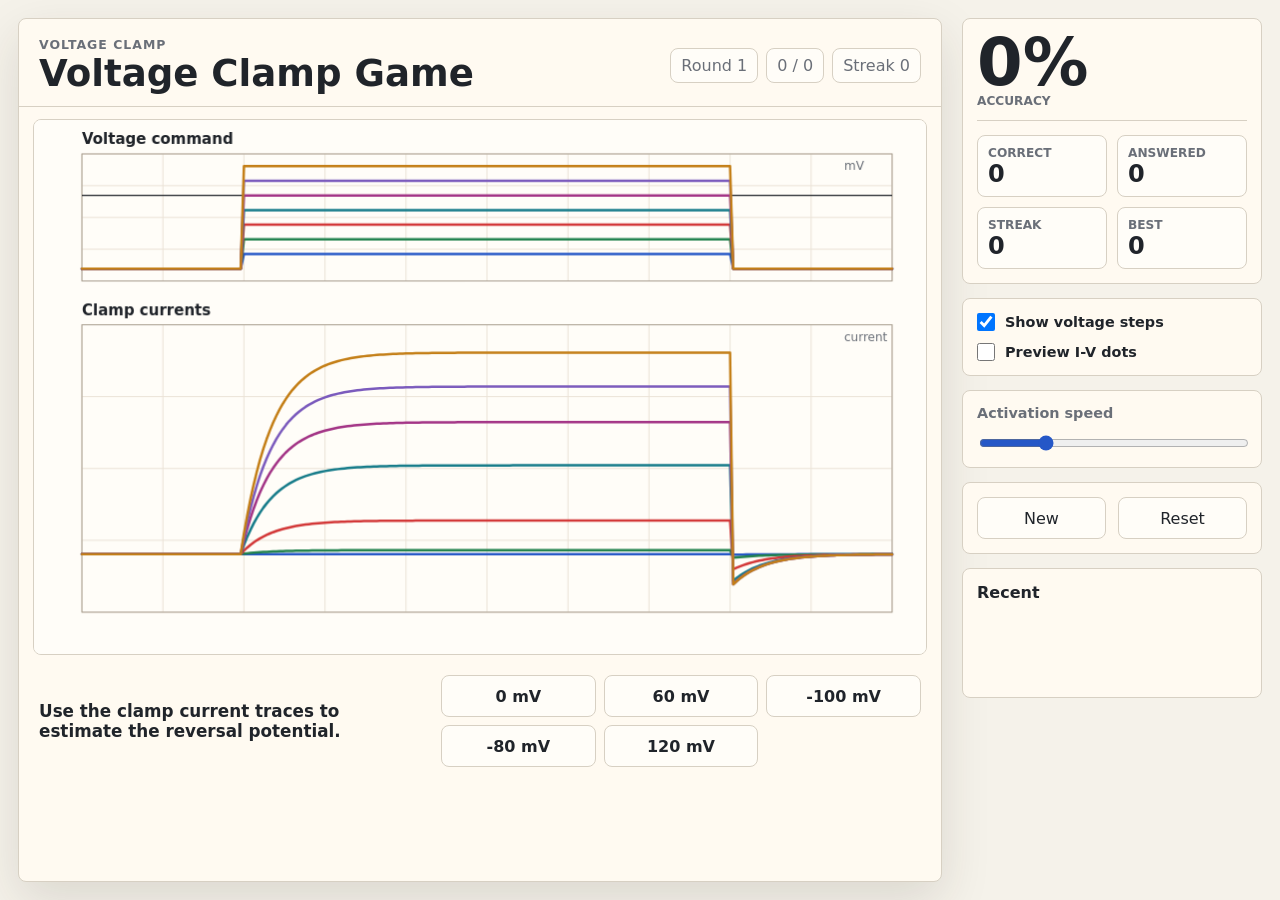
==== index.html @ 68bd95a3 "Add browser voltage-clamp game" ====
<!doctype html>
<html lang="en">
<head>
  <meta charset="utf-8">
  <meta name="viewport" content="width=device-width, initial-scale=1">
  <meta name="theme-color" content="#f5f2ea">
  <meta name="apple-mobile-web-app-capable" content="yes">
  <meta name="apple-mobile-web-app-title" content="Clamp Game">
  <meta name="apple-mobile-web-app-status-bar-style" content="default">
  <title>Voltage Clamp Game</title>
  <link rel="stylesheet" href="styles.css">
</head>
<body>
  <main class="app-shell">
    <section class="play-area" aria-labelledby="game-title">
      <div class="top-bar">
        <div>
          <p class="eyebrow">Voltage clamp</p>
          <h1 id="game-title">Voltage Clamp Game</h1>
        </div>
        <div class="score-strip" aria-label="Score">
          <span id="roundLabel">Round 1</span>
          <span id="scoreLabel">0 / 0</span>
          <span id="streakLabel">Streak 0</span>
        </div>
      </div>

      <div class="canvas-wrap">
        <canvas id="gameCanvas" width="1200" height="820" aria-label="Voltage clamp traces"></canvas>
      </div>

      <div class="question-row">
        <p id="promptText">Use the clamp current traces to estimate the reversal potential.</p>
        <div class="answer-grid" id="answerGrid" aria-label="Answer choices"></div>
      </div>

      <section class="reveal-panel" id="revealPanel" aria-live="polite" hidden>
        <div class="verdict-burst" id="verdictBurst">
          <p class="result-label" id="resultLabel">Result</p>
          <p class="result-text" id="resultText"></p>
          <p class="result-detail" id="resultDetail"></p>
        </div>
        <button class="primary-button" id="nextButton" type="button">Next Round</button>
      </section>
    </section>

    <aside class="side-panel" aria-label="Game controls">
      <section class="score-card" aria-label="Running score">
        <div class="score-main">
          <span id="scorePercent">0%</span>
          <span>accuracy</span>
        </div>
        <div class="score-grid">
          <p><span>Correct</span><strong id="correctCount">0</strong></p>
          <p><span>Answered</span><strong id="attemptCount">0</strong></p>
          <p><span>Streak</span><strong id="currentStreak">0</strong></p>
          <p><span>Best</span><strong id="bestStreak">0</strong></p>
        </div>
      </section>

      <div class="control-group">
        <label class="switch-row">
          <input id="showProtocolCheckbox" type="checkbox" checked>
          <span>Show voltage steps</span>
        </label>
        <label class="switch-row">
          <input id="showIvCheckbox" type="checkbox">
          <span>Preview I-V dots</span>
        </label>
      </div>

      <div class="control-group">
        <label for="speedSlider">Activation speed</label>
        <input id="speedSlider" type="range" min="8" max="60" value="20">
      </div>

      <div class="control-group compact-buttons">
        <button id="newRoundButton" type="button">New</button>
        <button id="resetButton" type="button">Reset</button>
      </div>

      <section class="answer-key" id="answerKey" hidden>
        <div class="legend">
          <span><i class="swatch red"></i>I<sub>mem</sub></span>
          <span><i class="swatch blue"></i>m<sub>inf</sub></span>
          <span><i class="swatch green"></i>V - E<sub>rev</sub></span>
        </div>
        <dl>
          <div><dt>E<sub>rev</sub></dt><dd id="erevText"></dd></div>
          <div><dt>Gate</dt><dd id="gateText"></dd></div>
          <div><dt>Tau</dt><dd id="tauText"></dd></div>
        </dl>
      </section>

      <section class="history" aria-label="Recent rounds">
        <h2>Recent</h2>
        <ol id="historyList"></ol>
      </section>
    </aside>
  </main>

  <script src="app.js"></script>
</body>
</html>
---- styles.css ----
:root {
  color-scheme: light;
  --paper: #f5f2ea;
  --ink: #20242a;
  --muted: #6a6f78;
  --line: #d7d0c3;
  --panel: #fffaf1;
  --blue: #2557c7;
  --green: #23834f;
  --red: #d33838;
  --cyan: #167c8a;
  --magenta: #a33486;
  --amber: #94651d;
  --grid: #ebe3d7;
  --shadow: 0 18px 50px rgba(48, 42, 32, 0.13);
  font-family: Inter, ui-sans-serif, system-ui, -apple-system, BlinkMacSystemFont, "Segoe UI", sans-serif;
}

* {
  box-sizing: border-box;
}

body {
  margin: 0;
  min-height: 100vh;
  color: var(--ink);
  background: var(--paper);
}

button,
input {
  font: inherit;
}

button {
  min-height: 42px;
  border: 1px solid var(--line);
  border-radius: 8px;
  color: var(--ink);
  background: #fffdf8;
  cursor: pointer;
}

button:hover {
  border-color: #b9ad9e;
}

button:focus-visible,
input:focus-visible {
  outline: 3px solid rgba(37, 87, 199, 0.24);
  outline-offset: 2px;
}

.app-shell {
  display: grid;
  grid-template-columns: minmax(0, 1fr) 300px;
  gap: 20px;
  min-height: 100vh;
  padding: 18px;
}

.play-area {
  display: flex;
  flex-direction: column;
  min-width: 0;
  border: 1px solid var(--line);
  border-radius: 8px;
  background: var(--panel);
  box-shadow: var(--shadow);
  overflow: hidden;
}

.top-bar {
  display: flex;
  align-items: center;
  justify-content: space-between;
  gap: 18px;
  padding: 18px 20px 12px;
  border-bottom: 1px solid var(--line);
}

.eyebrow {
  margin: 0 0 3px;
  color: var(--muted);
  font-size: 0.78rem;
  font-weight: 700;
  letter-spacing: 0.08em;
  text-transform: uppercase;
}

h1 {
  margin: 0;
  font-size: clamp(1.55rem, 2.9vw, 2.65rem);
  line-height: 1.05;
}

.score-strip {
  display: flex;
  gap: 8px;
  align-items: center;
  color: var(--muted);
  white-space: nowrap;
}

.score-strip span {
  padding: 7px 10px;
  border: 1px solid var(--line);
  border-radius: 8px;
  background: #fffdf8;
}

.canvas-wrap {
  min-height: 0;
  padding: 12px 14px 6px;
}

canvas {
  display: block;
  width: 100%;
  aspect-ratio: 5 / 3;
  max-height: calc(100vh - 230px);
  border: 1px solid var(--line);
  border-radius: 8px;
  background: #fffdf8;
}

.question-row {
  display: grid;
  grid-template-columns: minmax(220px, 1fr) minmax(260px, 480px);
  gap: 16px;
  align-items: center;
  padding: 14px 20px 18px;
}

.question-row p {
  margin: 0;
  font-size: 1.05rem;
  font-weight: 700;
}

.answer-grid {
  display: grid;
  grid-template-columns: repeat(3, minmax(0, 1fr));
  gap: 8px;
}

.answer-button {
  font-weight: 800;
}

.answer-button.correct {
  border-color: rgba(35, 131, 79, 0.65);
  background: rgba(35, 131, 79, 0.13);
}

.answer-button.incorrect {
  border-color: rgba(211, 56, 56, 0.65);
  background: rgba(211, 56, 56, 0.12);
}

.reveal-panel {
  display: flex;
  align-items: center;
  justify-content: space-between;
  gap: 18px;
  padding: 18px 20px;
  border-top: 1px solid var(--line);
  background: #f1e9dc;
}

.reveal-panel.is-correct {
  background: linear-gradient(90deg, rgba(35, 131, 79, 0.18), #f1e9dc 70%);
}

.reveal-panel.is-incorrect {
  background: linear-gradient(90deg, rgba(211, 56, 56, 0.14), #f1e9dc 70%);
}

.result-label {
  margin: 0 0 4px;
  color: var(--muted);
  font-size: 0.78rem;
  font-weight: 800;
  text-transform: uppercase;
}

.result-text {
  margin: 0;
  font-size: clamp(2rem, 5vw, 4.2rem);
  font-weight: 900;
  line-height: 0.95;
}

.result-detail {
  margin: 8px 0 0;
  color: var(--muted);
  font-size: 1rem;
  font-weight: 750;
}

.primary-button {
  min-width: 132px;
  border-color: #242831;
  color: #fff;
  background: #242831;
  font-weight: 800;
}

.side-panel {
  display: flex;
  flex-direction: column;
  gap: 14px;
  min-width: 0;
}

.score-card,
.control-group,
.answer-key,
.history {
  border: 1px solid var(--line);
  border-radius: 8px;
  background: var(--panel);
  padding: 14px;
}

.score-main {
  display: grid;
  gap: 2px;
  padding-bottom: 12px;
  border-bottom: 1px solid var(--line);
}

.score-main span:first-child {
  font-size: clamp(2.4rem, 8vw, 4.1rem);
  font-weight: 900;
  line-height: 0.9;
}

.score-main span:last-child,
.score-grid span {
  color: var(--muted);
  font-size: 0.76rem;
  font-weight: 800;
  text-transform: uppercase;
}

.score-grid {
  display: grid;
  grid-template-columns: 1fr 1fr;
  gap: 10px;
  margin-top: 14px;
}

.score-grid p {
  display: grid;
  gap: 2px;
  margin: 0;
  padding: 10px;
  border: 1px solid var(--line);
  border-radius: 8px;
  background: #fffdf8;
}

.score-grid strong {
  font-size: 1.5rem;
  line-height: 1;
}

.control-group {
  display: grid;
  gap: 12px;
}

.control-group label {
  color: var(--muted);
  font-size: 0.9rem;
  font-weight: 750;
}

.switch-row {
  display: grid;
  grid-template-columns: 18px 1fr;
  gap: 10px;
  align-items: center;
  color: var(--ink) !important;
}

.switch-row input {
  width: 18px;
  height: 18px;
  margin: 0;
}

input[type="range"] {
  width: 100%;
  accent-color: var(--blue);
}

.compact-buttons {
  grid-template-columns: 1fr 1fr;
}

.legend {
  display: flex;
  flex-wrap: wrap;
  gap: 12px;
  margin-bottom: 12px;
  color: var(--muted);
  font-size: 0.88rem;
  font-weight: 750;
}

.swatch {
  display: inline-block;
  width: 18px;
  height: 4px;
  margin-right: 6px;
  vertical-align: middle;
  border-radius: 2px;
}

.swatch.red {
  background: var(--red);
}

.swatch.blue {
  background: var(--blue);
}

.swatch.green {
  background: var(--green);
}

dl {
  display: grid;
  gap: 8px;
  margin: 0;
}

dl div {
  display: grid;
  grid-template-columns: 70px 1fr;
  gap: 8px;
}

dt {
  color: var(--muted);
  font-weight: 800;
}

dd {
  margin: 0;
  font-weight: 700;
}

.history {
  min-height: 130px;
}

.history h2 {
  margin: 0 0 10px;
  font-size: 1rem;
}

.history ol {
  display: grid;
  gap: 8px;
  margin: 0;
  padding-left: 22px;
  color: var(--muted);
}

.history li.correct {
  color: var(--green);
}

.history li.incorrect {
  color: var(--amber);
}

[hidden] {
  display: none !important;
}

@media (max-width: 900px) {
  .app-shell {
    grid-template-columns: 1fr;
    padding: 10px;
  }

  .side-panel {
    display: grid;
    grid-template-columns: repeat(2, minmax(0, 1fr));
  }

  .score-card,
  .answer-key,
  .history {
    grid-column: 1 / -1;
  }
}

@media (max-width: 660px) {
  .top-bar,
  .reveal-panel {
    align-items: stretch;
    flex-direction: column;
  }

  .question-row {
    grid-template-columns: 1fr;
  }

  .answer-grid {
    grid-template-columns: repeat(2, minmax(0, 1fr));
  }

  .score-strip {
    justify-content: space-between;
  }

  .side-panel {
    grid-template-columns: 1fr;
  }

  canvas {
    aspect-ratio: 4 / 3;
    max-height: none;
  }
}
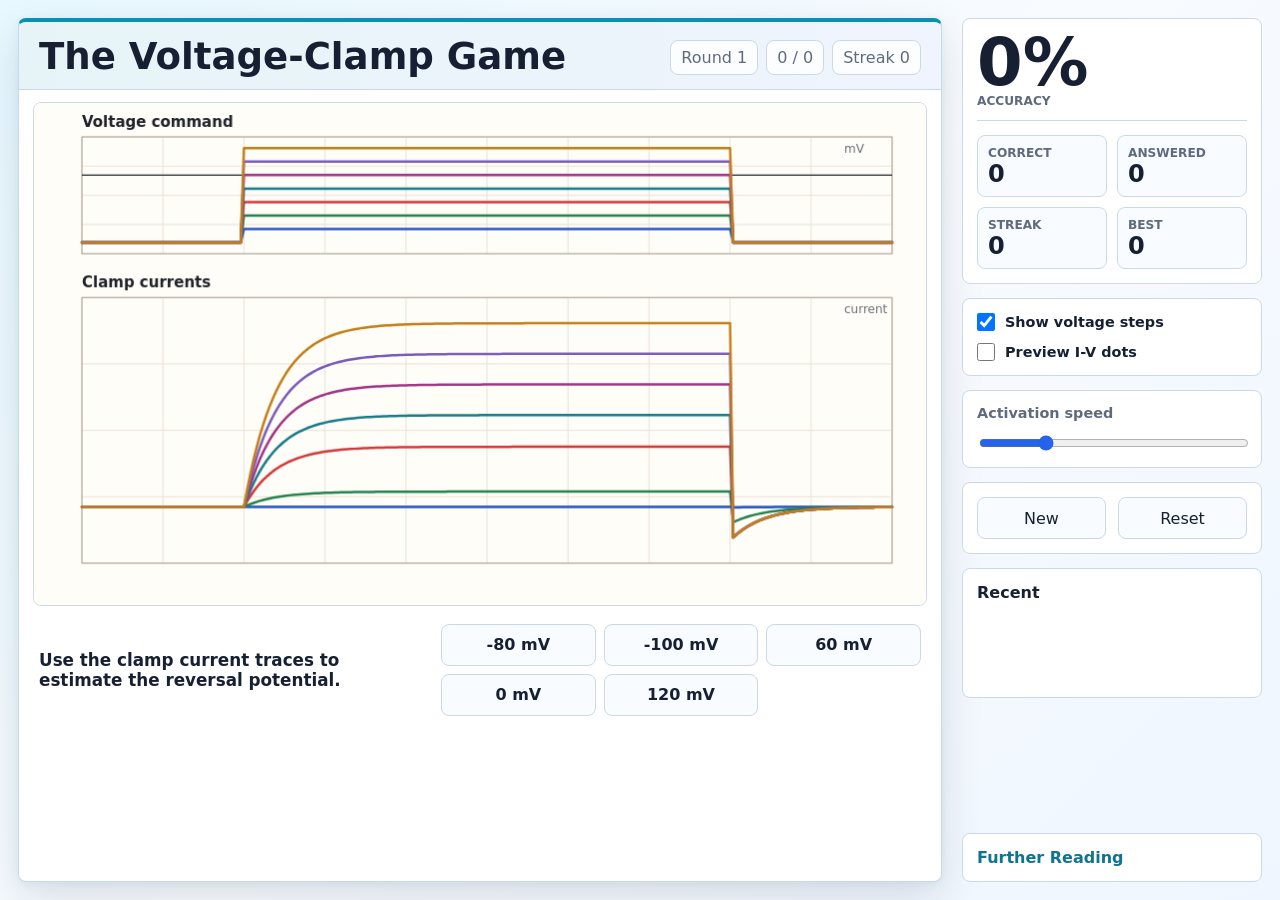
==== commit d2bc0be2: "Improve game polish and add further reading" ====
--- a/index.html
+++ b/index.html
@@ -5,18 +5,17 @@
   <meta name="viewport" content="width=device-width, initial-scale=1">
   <meta name="theme-color" content="#f5f2ea">
   <meta name="apple-mobile-web-app-capable" content="yes">
-  <meta name="apple-mobile-web-app-title" content="Clamp Game">
+  <meta name="apple-mobile-web-app-title" content="The Voltage-Clamp Game">
   <meta name="apple-mobile-web-app-status-bar-style" content="default">
-  <title>Voltage Clamp Game</title>
-  <link rel="stylesheet" href="styles.css">
+  <title>The Voltage-Clamp Game</title>
+  <link rel="stylesheet" href="styles.css?v=2026-06-20-reading">
 </head>
 <body>
   <main class="app-shell">
     <section class="play-area" aria-labelledby="game-title">
       <div class="top-bar">
         <div>
-          <p class="eyebrow">Voltage clamp</p>
-          <h1 id="game-title">Voltage Clamp Game</h1>
+          <h1 id="game-title">The Voltage-Clamp Game</h1>
         </div>
         <div class="score-strip" aria-label="Score">
           <span id="roundLabel">Round 1</span>
@@ -96,9 +95,13 @@
         <h2>Recent</h2>
         <ol id="historyList"></ol>
       </section>
+
+      <nav class="reading-nav" aria-label="Further reading">
+        <a href="further-reading.html">Further Reading</a>
+      </nav>
     </aside>
   </main>
 
-  <script src="app.js"></script>
+  <script src="app.js?v=2026-06-20"></script>
 </body>
 </html>
--- a/styles.css
+++ b/styles.css
@@ -1,18 +1,20 @@
 :root {
   color-scheme: light;
-  --paper: #f5f2ea;
-  --ink: #20242a;
-  --muted: #6a6f78;
-  --line: #d7d0c3;
-  --panel: #fffaf1;
-  --blue: #2557c7;
-  --green: #23834f;
-  --red: #d33838;
-  --cyan: #167c8a;
-  --magenta: #a33486;
-  --amber: #94651d;
-  --grid: #ebe3d7;
-  --shadow: 0 18px 50px rgba(48, 42, 32, 0.13);
+  --paper: #eef6fb;
+  --ink: #172033;
+  --muted: #5f6b7d;
+  --line: #cbd8e6;
+  --panel: #ffffff;
+  --button: #f8fbff;
+  --button-hover: #edf6ff;
+  --blue: #2563eb;
+  --green: #07936b;
+  --red: #dc3d4a;
+  --cyan: #0891b2;
+  --magenta: #b13a8f;
+  --amber: #b45f06;
+  --grid: #e2eaf3;
+  --shadow: 0 18px 45px rgba(15, 23, 42, 0.12), 0 2px 10px rgba(8, 145, 178, 0.08);
   font-family: Inter, ui-sans-serif, system-ui, -apple-system, BlinkMacSystemFont, "Segoe UI", sans-serif;
 }
 
@@ -24,7 +26,8 @@
   margin: 0;
   min-height: 100vh;
   color: var(--ink);
-  background: var(--paper);
+  background:
+    linear-gradient(135deg, #e7f8ff 0%, #f8fbff 50%, #eff6ff 100%);
 }
 
 button,
@@ -37,12 +40,21 @@
   border: 1px solid var(--line);
   border-radius: 8px;
   color: var(--ink);
-  background: #fffdf8;
+  background: var(--button);
   cursor: pointer;
-}
-
-button:hover {
-  border-color: #b9ad9e;
+  transition: background 160ms ease, border-color 160ms ease, box-shadow 160ms ease, transform 160ms ease;
+}
+
+button:not(:disabled):hover {
+  border-color: #8ccde0;
+  background: var(--button-hover);
+  box-shadow: 0 5px 14px rgba(8, 145, 178, 0.13);
+  transform: translateY(-1px);
+}
+
+button:disabled {
+  cursor: default;
+  opacity: 0.88;
 }
 
 button:focus-visible,
@@ -64,6 +76,7 @@
   flex-direction: column;
   min-width: 0;
   border: 1px solid var(--line);
+  border-top: 4px solid var(--cyan);
   border-radius: 8px;
   background: var(--panel);
   box-shadow: var(--shadow);
@@ -75,8 +88,9 @@
   align-items: center;
   justify-content: space-between;
   gap: 18px;
-  padding: 18px 20px 12px;
+  padding: 16px 20px 12px;
   border-bottom: 1px solid var(--line);
+  background: linear-gradient(90deg, rgba(8, 145, 178, 0.10), rgba(37, 99, 235, 0.07));
 }
 
 .eyebrow {
@@ -96,6 +110,7 @@
 
 .score-strip {
   display: flex;
+  flex-wrap: wrap;
   gap: 8px;
   align-items: center;
   color: var(--muted);
@@ -106,7 +121,7 @@
   padding: 7px 10px;
   border: 1px solid var(--line);
   border-radius: 8px;
-  background: #fffdf8;
+  background: rgba(255, 255, 255, 0.82);
 }
 
 .canvas-wrap {
@@ -118,10 +133,10 @@
   display: block;
   width: 100%;
   aspect-ratio: 5 / 3;
-  max-height: calc(100vh - 230px);
-  border: 1px solid var(--line);
-  border-radius: 8px;
-  background: #fffdf8;
+  max-height: min(56vh, calc(100vh - 265px));
+  border: 1px solid var(--line);
+  border-radius: 8px;
+  background: #ffffff;
 }
 
 .question-row {
@@ -129,7 +144,7 @@
   grid-template-columns: minmax(220px, 1fr) minmax(260px, 480px);
   gap: 16px;
   align-items: center;
-  padding: 14px 20px 18px;
+  padding: 12px 20px 14px;
 }
 
 .question-row p {
@@ -150,12 +165,16 @@
 
 .answer-button.correct {
   border-color: rgba(35, 131, 79, 0.65);
-  background: rgba(35, 131, 79, 0.13);
+  color: #075b43;
+  background: rgba(7, 147, 107, 0.14);
+  box-shadow: inset 0 -3px 0 rgba(7, 147, 107, 0.24);
 }
 
 .answer-button.incorrect {
   border-color: rgba(211, 56, 56, 0.65);
-  background: rgba(211, 56, 56, 0.12);
+  color: #8f1722;
+  background: rgba(220, 61, 74, 0.13);
+  box-shadow: inset 0 -3px 0 rgba(220, 61, 74, 0.20);
 }
 
 .reveal-panel {
@@ -165,15 +184,28 @@
   gap: 18px;
   padding: 18px 20px;
   border-top: 1px solid var(--line);
-  background: #f1e9dc;
+  background: #f6fbff;
 }
 
 .reveal-panel.is-correct {
-  background: linear-gradient(90deg, rgba(35, 131, 79, 0.18), #f1e9dc 70%);
+  background: linear-gradient(90deg, rgba(7, 147, 107, 0.18), #f6fbff 72%);
 }
 
 .reveal-panel.is-incorrect {
-  background: linear-gradient(90deg, rgba(211, 56, 56, 0.14), #f1e9dc 70%);
+  background: linear-gradient(90deg, rgba(220, 61, 74, 0.14), #f6fbff 72%);
+}
+
+.verdict-burst {
+  min-width: 0;
+  animation: verdict-pop 360ms ease-out;
+}
+
+.verdict-burst.is-correct .result-text {
+  color: var(--green);
+}
+
+.verdict-burst.is-incorrect .result-text {
+  color: var(--red);
 }
 
 .result-label {
@@ -200,9 +232,9 @@
 
 .primary-button {
   min-width: 132px;
-  border-color: #242831;
+  border-color: #0e7490;
   color: #fff;
-  background: #242831;
+  background: #0e7490;
   font-weight: 800;
 }
 
@@ -258,7 +290,7 @@
   padding: 10px;
   border: 1px solid var(--line);
   border-radius: 8px;
-  background: #fffdf8;
+  background: #f8fbff;
 }
 
 .score-grid strong {
@@ -378,6 +410,100 @@
   color: var(--amber);
 }
 
+.reading-nav {
+  margin-top: auto;
+  border: 1px solid var(--line);
+  border-radius: 8px;
+  background: var(--panel);
+  padding: 14px;
+}
+
+.reading-nav a,
+.back-link a {
+  color: #0e7490;
+  font-weight: 850;
+  text-decoration: none;
+}
+
+.reading-nav a:hover,
+.back-link a:hover {
+  text-decoration: underline;
+}
+
+.reading-shell {
+  min-height: 100vh;
+  padding: 24px;
+}
+
+.reading-page {
+  max-width: 860px;
+  margin: 0 auto;
+  border: 1px solid var(--line);
+  border-top: 4px solid var(--cyan);
+  border-radius: 8px;
+  background: var(--panel);
+  box-shadow: var(--shadow);
+  padding: clamp(22px, 4vw, 44px);
+}
+
+.reading-page h1 {
+  margin-bottom: 18px;
+}
+
+.reading-page h2 {
+  margin: 28px 0 8px;
+  font-size: 1.18rem;
+}
+
+.reading-page p {
+  margin: 0 0 14px;
+  color: var(--ink);
+  font-size: 1rem;
+  line-height: 1.65;
+}
+
+.reading-page .lede {
+  color: var(--muted);
+  font-size: 1.08rem;
+  font-weight: 650;
+}
+
+.resource-list {
+  display: grid;
+  gap: 10px;
+  margin: 0;
+  padding-left: 22px;
+}
+
+.resource-list li {
+  line-height: 1.55;
+}
+
+.resource-list a {
+  color: #0e7490;
+  font-weight: 850;
+}
+
+.back-link {
+  margin-top: 30px !important;
+}
+
+@keyframes verdict-pop {
+  0% {
+    opacity: 0;
+    transform: translateY(10px) scale(0.96);
+  }
+
+  70% {
+    transform: translateY(0) scale(1.03);
+  }
+
+  100% {
+    opacity: 1;
+    transform: translateY(0) scale(1);
+  }
+}
+
 [hidden] {
   display: none !important;
 }
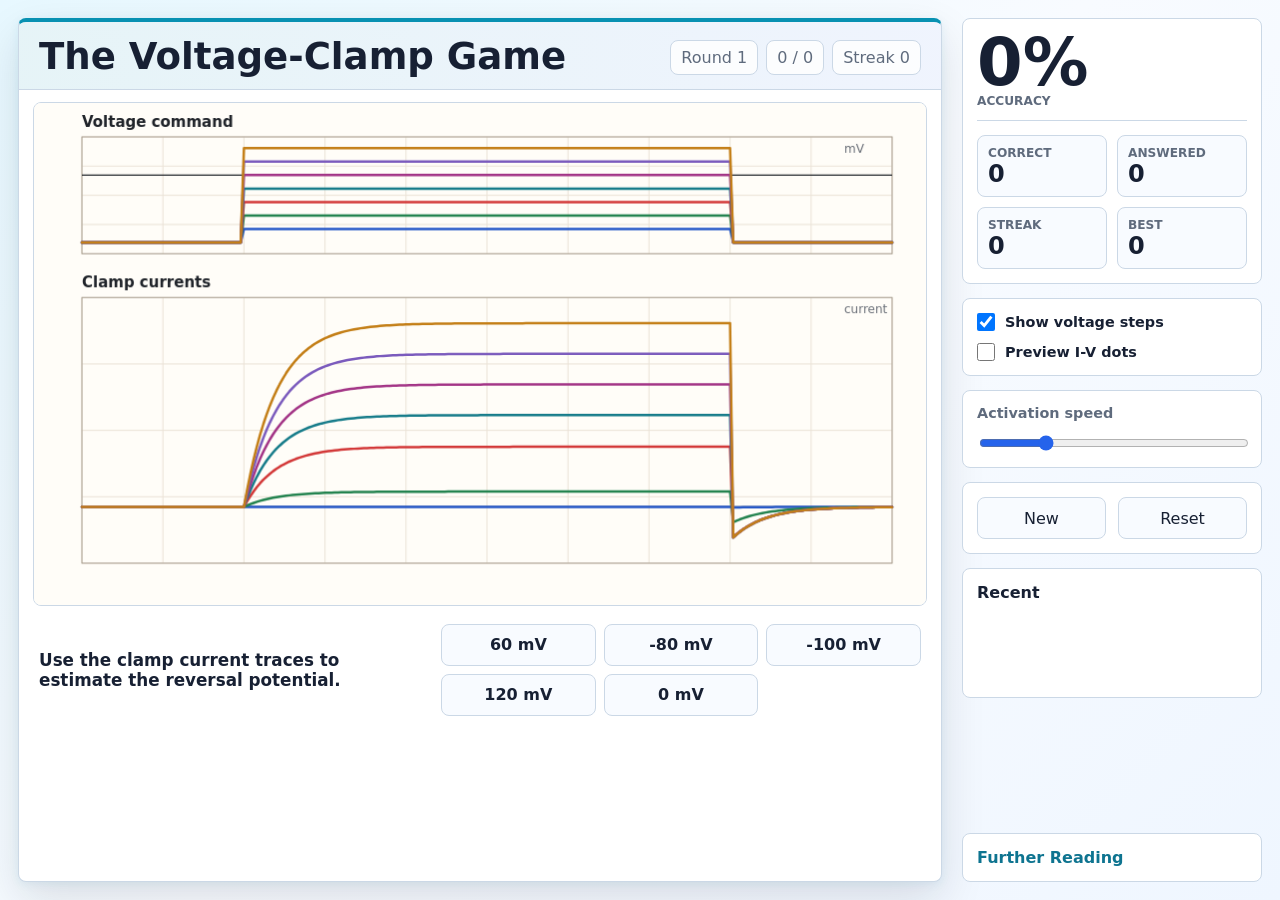
==== commit 267e4bdd: "Enable shared GoatCounter analytics" ====
--- a/index.html
+++ b/index.html
@@ -9,6 +9,7 @@
   <meta name="apple-mobile-web-app-status-bar-style" content="default">
   <title>The Voltage-Clamp Game</title>
   <link rel="stylesheet" href="styles.css?v=2026-06-20-reading">
+  <script data-goatcounter="https://gregconradismith.goatcounter.com/count" async src="https://gc.zgo.at/count.js"></script>
 </head>
 <body>
   <main class="app-shell">
